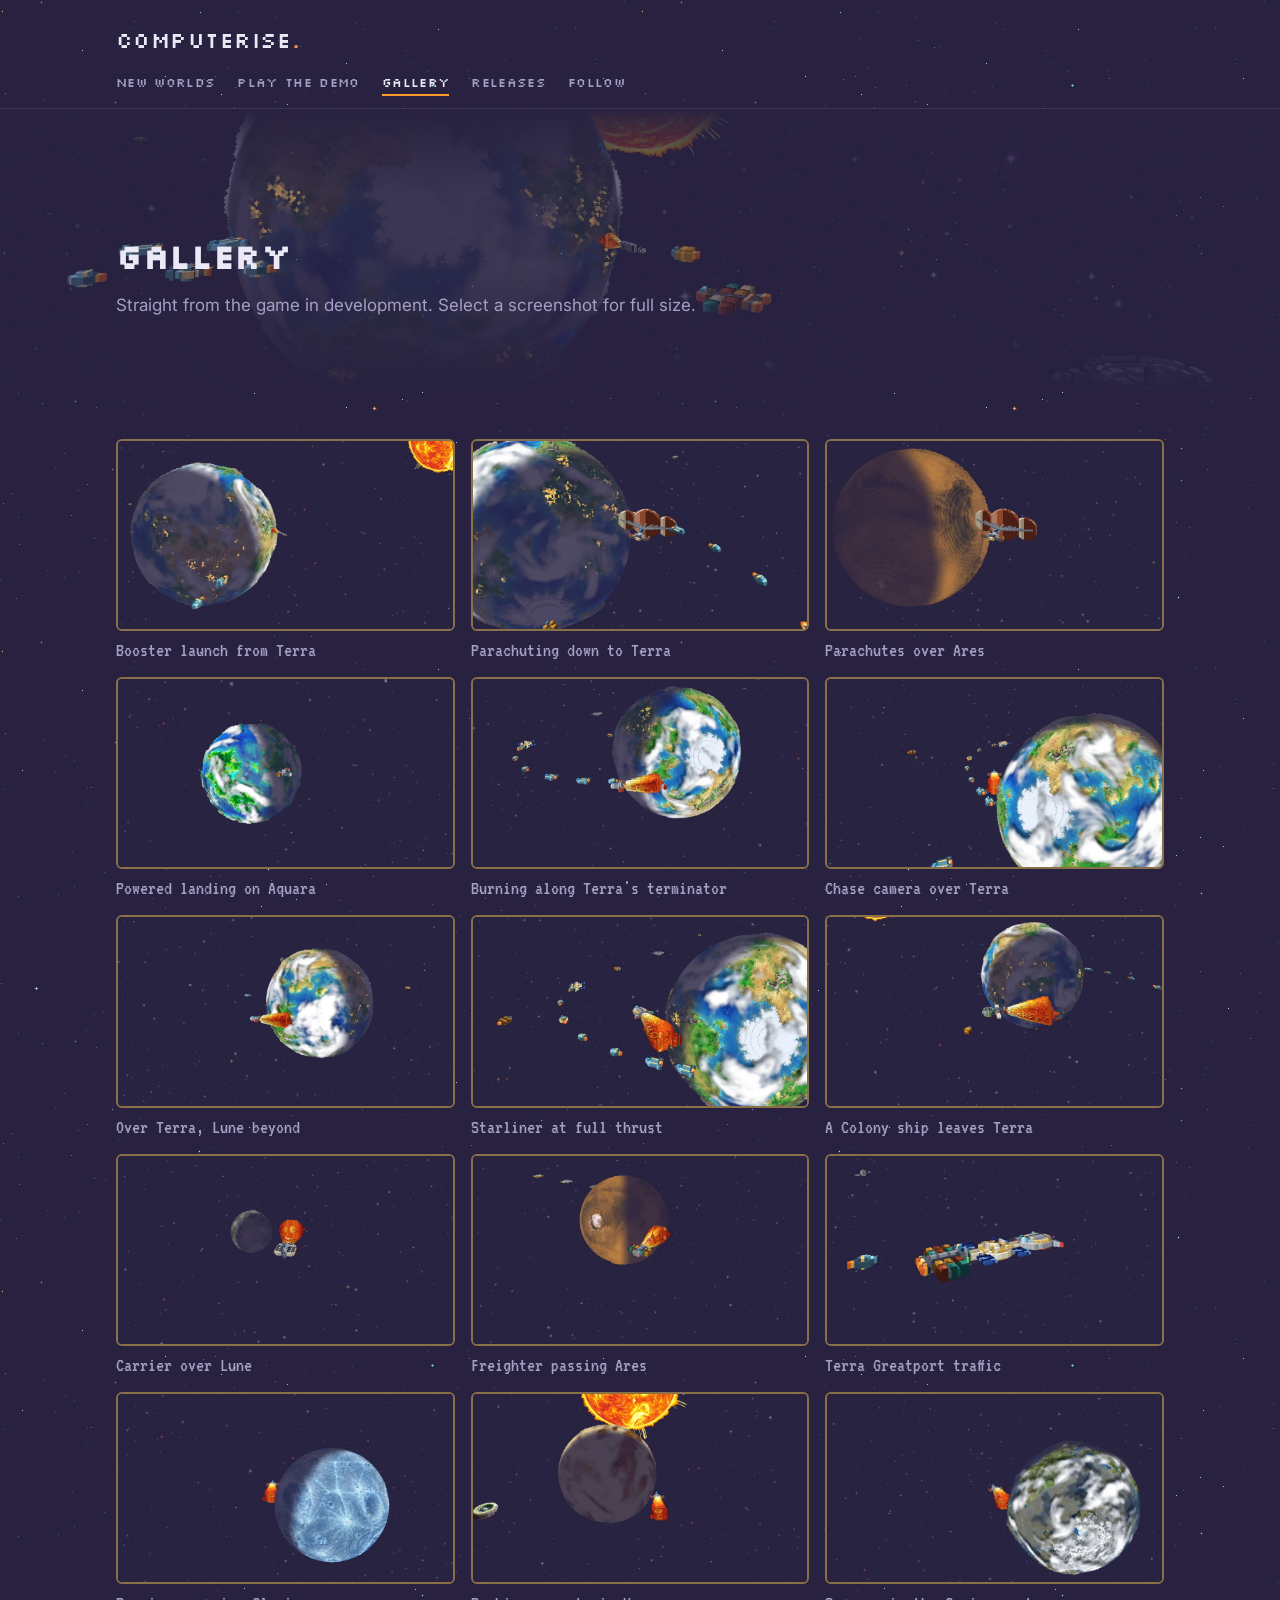
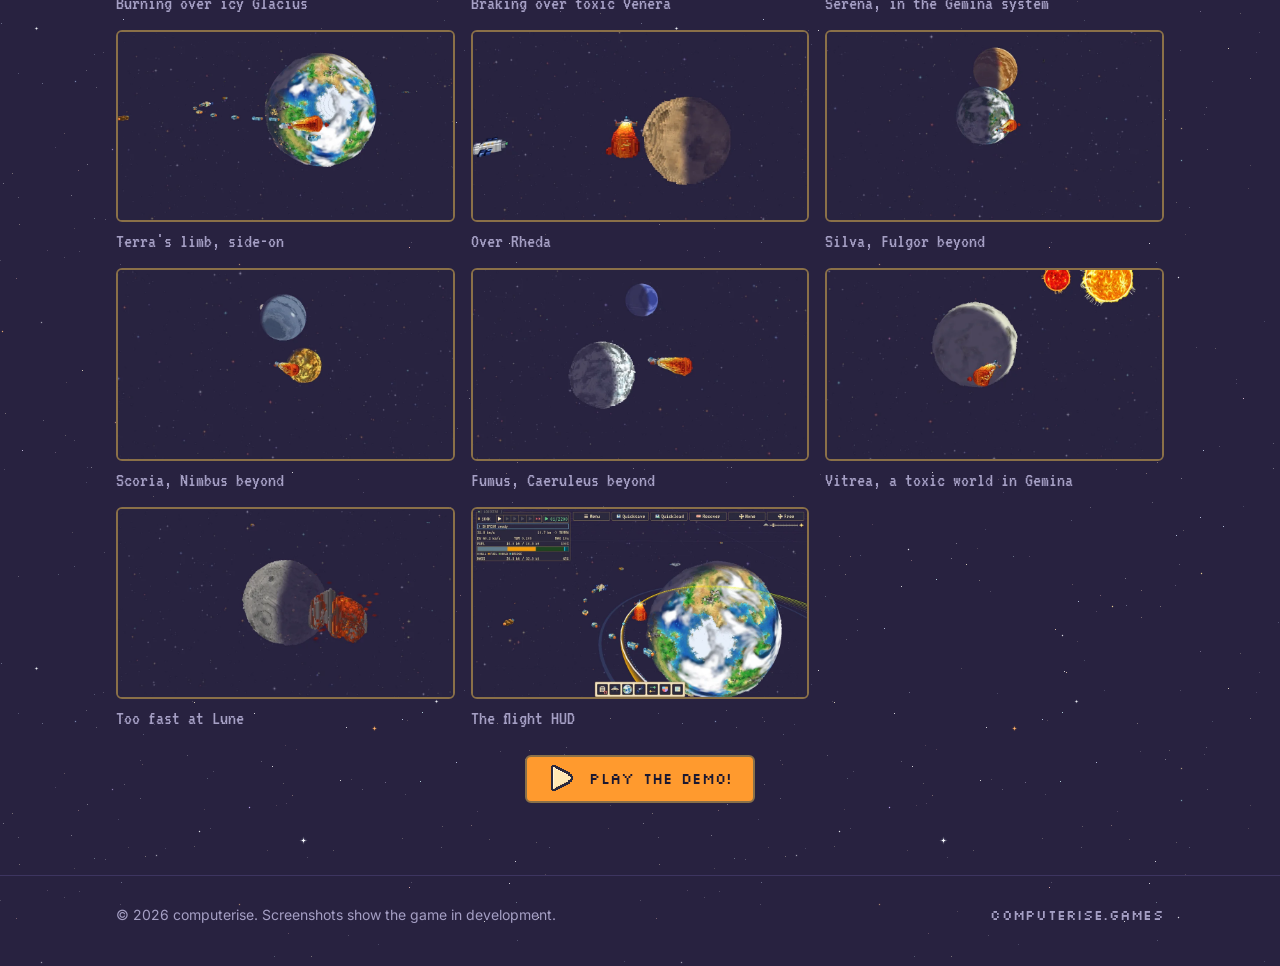
==== gallery.html @ 6685ea40 "style.css?v=7 for the green Buy buttons Co-Authored-By: Claude Opus 5.5 <noreply@anthropic.com>" ====
<!doctype html>
<html lang="en">
<head>
<meta charset="utf-8">
<meta name="viewport" content="width=device-width, initial-scale=1">
<title>New Worlds Gallery</title>
<meta name="description" content="Screenshots of New Worlds: launches, landings, burns and crashes across its solar systems.">
<meta property="og:title" content="New Worlds Gallery">
<meta property="og:image" content="https://computerise.games/img/og.jpg">
<meta name="theme-color" content="#282240">
<link rel="icon" href="img/favicon.png" type="image/png">
<link rel="preconnect" href="https://fonts.googleapis.com">
<link rel="preconnect" href="https://fonts.gstatic.com" crossorigin>
<link href="https://fonts.googleapis.com/css2?family=Inter:wght@400;600&display=swap" rel="stylesheet">
<link rel="stylesheet" href="style.css?v=7">
</head>
<body>
<header>
  <div class="wrap">
    <a class="brand pixel" href="./">computerise<span>.</span></a>
    <nav aria-label="Main">
      <ul class="pixel">
        <li><a href="./#new-worlds">New Worlds</a></li>
        <li><a href="https://playnewworlds.com">Play the Demo</a></li>
        <li><a href="gallery.html" aria-current="page">Gallery</a></li>
        <li><a href="releases.html">Releases</a></li>
        <li><a href="./#follow">Follow</a></li>
      </ul>
    </nav>
  </div>
</header>

<div class="page-hero">
  <img src="img/terra-launch-transit.webp"
       srcset="img/terra-launch-transit-960.webp 960w, img/terra-launch-transit.webp 1920w"
       sizes="100vw" width="1920" height="1080" alt="">
  <div class="wrap">
    <h1 class="pixel">Gallery</h1>
    <p class="lede">Straight from the game in development. Select a screenshot for full size.</p>
  </div>
</div>

<main class="page">
  <div class="wrap">
    <ul class="gallery">
        <li>
          <a href="img/terra-booster-launch.webp">
            <img src="img/terra-booster-launch-960.webp" width="960" height="540" loading="lazy"
                 alt="A rocket lifts off Terra on voxel booster stages, the night side lit by city lights">
          </a>
          <span>Booster launch from Terra</span>
        </li>
        <li>
          <a href="img/terra-parachute-descent.webp">
            <img src="img/terra-parachute-descent-960.webp" width="960" height="540" loading="lazy"
                 alt="A capsule drifts down to Terra&#x27;s night side under voxel parachutes">
          </a>
          <span>Parachuting down to Terra</span>
        </li>
        <li>
          <a href="img/tilt-ares-parachute.webp">
            <img src="img/tilt-ares-parachute-960.webp" width="960" height="540" loading="lazy"
                 alt="A capsule under parachutes over the rusty limb of Ares">
          </a>
          <span>Parachutes over Ares</span>
        </li>
        <li>
          <a href="img/tilt-aquara-descent.webp">
            <img src="img/tilt-aquara-descent-960.webp" width="960" height="540" loading="lazy"
                 alt="A rocket fires its engine to land on the ocean world Aquara">
          </a>
          <span>Powered landing on Aquara</span>
        </li>
        <li>
          <a href="img/terra-dawn-burn.webp">
            <img src="img/terra-dawn-burn-960.webp" width="960" height="540" loading="lazy"
                 alt="A rocket burns along Terra&#x27;s day/night line, cargo ships trailing behind">
          </a>
          <span>Burning along Terra&#x27;s terminator</span>
        </li>
        <li>
          <a href="img/tilt-terra-chase.webp">
            <img src="img/tilt-terra-chase-960.webp" width="960" height="540" loading="lazy"
                 alt="The chase camera behind a burning ship over Terra">
          </a>
          <span>Chase camera over Terra</span>
        </li>
        <li>
          <a href="img/tilt-terra-lune.webp">
            <img src="img/tilt-terra-lune-960.webp" width="960" height="540" loading="lazy"
                 alt="A ship burns over Terra with the moon Lune in the distance">
          </a>
          <span>Over Terra, Lune beyond</span>
        </li>
        <li>
          <a href="img/starliner-over-terra.webp">
            <img src="img/starliner-over-terra-960.webp" width="960" height="540" loading="lazy"
                 alt="A Starliner burns past Terra among a stream of traffic">
          </a>
          <span>Starliner at full thrust</span>
        </li>
        <li>
          <a href="img/colony-ship-departure.webp">
            <img src="img/colony-ship-departure-960.webp" width="960" height="540" loading="lazy"
                 alt="A Colony ship burns away from Terra">
          </a>
          <span>A Colony ship leaves Terra</span>
        </li>
        <li>
          <a href="img/tilt-carrier-lune.webp">
            <img src="img/tilt-carrier-lune-960.webp" width="960" height="540" loading="lazy"
                 alt="A Carrier burns over the grey moon Lune">
          </a>
          <span>Carrier over Lune</span>
        </li>
        <li>
          <a href="img/tilt-freighter-ares.webp">
            <img src="img/tilt-freighter-ares-960.webp" width="960" height="540" loading="lazy"
                 alt="A Freighter burns past the red planet Ares">
          </a>
          <span>Freighter passing Ares</span>
        </li>
        <li>
          <a href="img/tilt-greatport-close.webp">
            <img src="img/tilt-greatport-close-960.webp" width="960" height="540" loading="lazy"
                 alt="A long voxel freighter coasting near Terra Greatport">
          </a>
          <span>Terra Greatport traffic</span>
        </li>
        <li>
          <a href="img/tilt-glacius-burn.webp">
            <img src="img/tilt-glacius-burn-960.webp" width="960" height="540" loading="lazy"
                 alt="A ship burns over the cratered ice moon Glacius">
          </a>
          <span>Burning over icy Glacius</span>
        </li>
        <li>
          <a href="img/venera-toxic-approach.webp">
            <img src="img/venera-toxic-approach-960.webp" width="960" height="540" loading="lazy"
                 alt="A rocket brakes below Venera as the planet crosses a huge, blazing star">
          </a>
          <span>Braking over toxic Venera</span>
        </li>
        <li>
          <a href="img/tilt-serena-chase.webp">
            <img src="img/tilt-serena-chase-960.webp" width="960" height="540" loading="lazy"
                 alt="A ship burns over the cloudy world Serena">
          </a>
          <span>Serena, in the Gemina system</span>
        </li>
        <li>
          <a href="img/tilt-terra-limb.webp">
            <img src="img/tilt-terra-limb-960.webp" width="960" height="540" loading="lazy"
                 alt="Terra seen almost edge-on, its voxel continents stepping over the horizon">
          </a>
          <span>Terra&#x27;s limb, side-on</span>
        </li>
        <li>
          <a href="img/tilt-rheda-limb.webp">
            <img src="img/tilt-rheda-limb-960.webp" width="960" height="540" loading="lazy"
                 alt="A ship burns beside the half-lit voxel world Rheda">
          </a>
          <span>Over Rheda</span>
        </li>
        <li>
          <a href="img/tilt-silva-over-fulgor.webp">
            <img src="img/tilt-silva-over-fulgor-960.webp" width="960" height="540" loading="lazy"
                 alt="A ship burns past the green world Silva with Fulgor behind it">
          </a>
          <span>Silva, Fulgor beyond</span>
        </li>
        <li>
          <a href="img/tilt-scoria-over-nimbus.webp">
            <img src="img/tilt-scoria-over-nimbus-960.webp" width="960" height="540" loading="lazy"
                 alt="A ship burns past the ochre world Scoria with Nimbus above">
          </a>
          <span>Scoria, Nimbus beyond</span>
        </li>
        <li>
          <a href="img/tilt-fumus-caeruleus.webp">
            <img src="img/tilt-fumus-caeruleus-960.webp" width="960" height="540" loading="lazy"
                 alt="A ship burns past the grey moon Fumus with the blue giant Caeruleus beyond">
          </a>
          <span>Fumus, Caeruleus beyond</span>
        </li>
        <li>
          <a href="img/vitrea-toxic-world.webp">
            <img src="img/vitrea-toxic-world-960.webp" width="960" height="540" loading="lazy"
                 alt="A ship burns past the toxic world Vitrea under two suns">
          </a>
          <span>Vitrea, a toxic world in Gemina</span>
        </li>
        <li>
          <a href="img/lune-crash-fireball.webp">
            <img src="img/lune-crash-fireball-960.webp" width="960" height="540" loading="lazy"
                 alt="A voxel fireball blooms where a ship hit Lune">
          </a>
          <span>Too fast at Lune</span>
        </li>
        <li>
          <a href="img/tilt-hud-chase.webp">
            <img src="img/tilt-hud-chase-960.webp" width="960" height="540" loading="lazy"
                 alt="The game screen in flight: ship readouts, trajectory and the panel bar">
          </a>
          <span>The flight HUD</span>
        </li>
    </ul>
    <div class="ctas">
      <a class="btn primary" href="https://playnewworlds.com"><img class="gi" src="img/icons/play.png" width="32" height="32" alt="">Play the Demo!</a>
    </div>
  </div>
</main>

<footer>
  <div class="wrap">
    <span>&copy; 2026 computerise. Screenshots show the game in development.</span>
    <span class="pixel">computerise.games</span>
  </div>
</footer>
</body>
</html>
---- style.css ----
@font-face { font-family: Silkscreen; src: url(fonts/Silkscreen-Regular.ttf) format("truetype"); font-display: swap; }
@font-face { font-family: VT323; src: url(fonts/VT323-Regular.ttf) format("truetype"); font-display: swap; }

/* The game's own palette: the sky, and ui/theme.tres' panels and buttons */
:root {
  --sky: #282240;
  --sky-deep: #1c1830;
  --panel: #312a50;
  --ink: #ece9f7;
  --muted: #a59fc4;
  --line: #3d3560;
  --flame: #ff9a2e;
  --flame-hot: #ffc266;
  --ocean: #3fa3f0;
  --steam: #1b2838;
  --cream: #f2e3c0;
  --cream-ink: #3b3024;
  --cream-muted: #7a6446;
  --edge: #8a7048;
  --well: #2b293d;
  --well-hover: #3d3a54;
}
* { box-sizing: border-box; }
html { background: var(--sky-deep); scroll-behavior: smooth; }
body {
  margin: 0;
  /* Tiled from the game's own star sprites (sky/stars), one art px each */
  background: var(--sky) url(img/starfield.png) repeat;
  image-rendering: auto;
  color: var(--ink);
  font: 400 17px/1.6 Inter, system-ui, sans-serif;
}
a { color: var(--ocean); }
img { max-width: 100%; }
.wrap { max-width: 1080px; margin: 0 auto; padding: 0 16px; }
.pixel { font-family: Silkscreen, monospace; letter-spacing: .02em; }
.sr-only { position: absolute; width: 1px; height: 1px; overflow: hidden; clip: rect(0 0 0 0); }

/* Header: the studio name, with the nav bar beneath it */
header { border-bottom: 1px solid var(--line); }
.brand { display: inline-block; padding: 22px 0 10px; font-size: 22px; color: var(--ink); text-decoration: none; }
.brand span { color: var(--flame); }
nav ul { display: flex; flex-wrap: wrap; gap: 4px 22px; margin: 0; padding: 0 0 14px; list-style: none; }
nav a { color: var(--muted); text-decoration: none; font-size: 13px; padding: 4px 0; border-bottom: 2px solid transparent; }
nav a:hover, nav a:focus-visible, nav a[aria-current="page"] { color: var(--ink); border-bottom-color: var(--flame); }

/* Hero: the trailer, muted and looping (trailer.js) */
.hero { position: relative; }
.hero > img, .hero > video { display: block; width: 100%; height: auto; aspect-ratio: 16 / 9; max-height: 72vh;
                         object-fit: cover; background: var(--sky-deep); }
.hero::after {
  content: ""; position: absolute; inset: 0 0 64px; pointer-events: none;
  background: linear-gradient(to bottom, transparent 50%, var(--sky) 100%);
}
.hero-watch-row { position: relative; z-index: 2; display: flex; justify-content: flex-end;
                  align-items: center; min-height: 64px; padding: 8px 24px; background: var(--sky); }
.hero-watch { cursor: pointer; }
.hero video:fullscreen, .hero video:-webkit-full-screen { width: 100vw; height: 100vh;
  max-height: none; aspect-ratio: auto; object-fit: contain; background: #000; }
/* A phone's hero is short: keep the watch action compact. */
@media (max-width: 640px) {
  .hero::after { bottom: 56px; }
  .hero-watch-row { min-height: 56px; padding: 8px 16px; }
  .hero .hero-watch { padding: 6px 12px; font-size: 12px; }
  .hero .hero-watch .gi { width: 24px; height: 24px; }
}

/* The gallery's header: the landing page's old still behind it, faded into
   the sky top and bottom */
.page-hero { position: relative; }
.page-hero > img { position: absolute; inset: 0; width: 100%; height: 100%; object-fit: cover; opacity: .55; }
.page-hero::after {
  content: ""; position: absolute; inset: 0; pointer-events: none;
  background: linear-gradient(to bottom, var(--sky) 0%, transparent 30%, transparent 55%, var(--sky) 100%);
}
.page-hero .wrap { position: relative; z-index: 1; padding-block: 120px 40px; }

/* The menu's NEW WORLDS title, drawn live (title-logo.js) */
.title { position: relative; z-index: 1; text-align: center; }
.title canvas { display: block; margin: 0 auto; image-rendering: pixelated; max-width: 100%; }

/* Call-to-action buttons */
.ctas { display: flex; flex-wrap: wrap; justify-content: center; gap: 12px; margin: 26px 0 8px; }
.btn {
  display: inline-flex; align-items: center; gap: 10px;
  padding: 12px 20px; border-radius: 6px; border: 2px solid var(--edge);
  font: 400 15px/1.2 Silkscreen, monospace; letter-spacing: .02em;
  color: var(--ink); background: var(--well); text-decoration: none;
  transition: transform .12s ease, background-color .12s ease, border-color .12s ease, box-shadow .12s ease;
}
.btn:hover, .btn:focus-visible { transform: translateY(-2px); background: var(--well-hover); border-color: var(--cream); }
.btn .gi { width: 32px; height: 32px; margin: -6px 0; image-rendering: pixelated; flex: none; }
.btn:focus-visible { outline: 2px solid var(--ocean); outline-offset: 3px; }
.btn.primary { color: var(--sky-deep); background: var(--flame); border-color: var(--edge); }
.btn.primary:hover, .btn.primary:focus-visible {
  background: var(--flame-hot); border-color: var(--flame-hot);
  box-shadow: 0 0 0 4px rgb(255 154 46 / .25), 0 8px 28px rgb(255 154 46 / .35);
}
.btn.steam { background: var(--steam); border-color: #2a475e; }
.btn.steam:hover, .btn.steam:focus-visible { border-color: #66c0f4; }
.btn small { display: block; font: 400 11px/1.2 Inter, system-ui, sans-serif; letter-spacing: 0; opacity: .8; }
.icon { width: 20px; height: 20px; flex: none; background: currentColor;
        -webkit-mask: var(--src) center / contain no-repeat; mask: var(--src) center / contain no-repeat; }

/* The release banner under the title */
.release-banner { position: relative; display: block; margin: 40px 0 0; border: 2px solid var(--edge);
                  border-radius: 8px; overflow: hidden; color: var(--ink); text-decoration: none;
                  background: var(--sky-deep); }
.release-banner img { display: block; width: 100%; height: auto; aspect-ratio: 8 / 3; object-fit: cover; }
.release-banner::after { content: ""; position: absolute; inset: 0; pointer-events: none;
                         background: linear-gradient(to right, rgb(28 24 48 / .92) 0%, rgb(28 24 48 / .6) 40%, transparent 70%); }
.rb-text { position: absolute; inset: 0; z-index: 1; display: flex; flex-direction: column;
           justify-content: center; align-items: flex-start; gap: 10px; padding: 24px 36px; max-width: 60%; }
.rb-head { display: flex; align-items: center; flex-wrap: wrap; gap: 6px 12px; }
.rb-date { font-size: 13px; letter-spacing: .04em; color: #b9b2d6; }
.rb-text .tag { padding: 4px 10px; border-radius: 4px; font-size: 13px; color: var(--sky-deep); background: var(--flame); }
.rb-title { font-size: clamp(30px, 5vw, 56px); line-height: 1; color: var(--flame-hot); text-shadow: 0 3px 0 #7a3b0e; }
.rb-sub { font-size: 18px; line-height: 1.4; max-width: 30ch; }
.release-banner .btn { margin-top: 6px; }
.release-banner:hover .btn, .release-banner:focus-visible .btn { background: var(--well-hover); border-color: var(--cream); }
.release-banner:focus-visible { outline: 2px solid var(--ocean); outline-offset: 3px; }
@media (max-width: 760px) {
  .release-banner img { aspect-ratio: 16 / 9; }
  .release-banner::after { background: linear-gradient(to top, rgb(28 24 48 / .95) 0%, rgb(28 24 48 / .5) 55%, transparent 80%); }
  .rb-text { justify-content: flex-end; max-width: none; padding: 16px; }
  .rb-sub { font-size: 15px; }
  .release-banner .btn { width: auto; }
}

/* Feature rows: a still beside each part of the pitch, sides alternating */
.features { margin: 72px auto; display: grid; gap: 72px; }
.feature { display: grid; grid-template-columns: 1.35fr 1fr; gap: 40px; align-items: center; }
.feature.flip .shot { order: 2; }
/* A cut-out menu panel keeps its own shape and its pixels square */
.feature .shot.menu img { aspect-ratio: auto; image-rendering: pixelated; }
.feature .shot img { display: block; width: 100%; height: auto; aspect-ratio: 16 / 9;
               border: 1px solid var(--line); border-radius: 6px; }
.feature h2, .spread h2 { display: flex; align-items: center; gap: 14px;
                         margin: 0 0 10px; font-size: 22px; line-height: 1.2; color: var(--flame); }
.spread h2 { justify-content: center; }
.hicon { width: 48px; height: 48px; image-rendering: pixelated; flex: none; }
.feature p { margin: 0; }

/* Full-width spreads for the menu panels: text above, the still edge to
   edge, faded into the sky top and bottom like the hero */
.spread { margin: 24px 0 72px; }
.spread .wrap { text-align: center; }
.spread p { margin: 0 auto 8px; max-width: 64ch; }
.wide-shot { position: relative; margin: 0; }
.wide-shot img { display: block; width: 100%; height: auto; aspect-ratio: 16 / 9; }
.wide-shot::after {
  content: ""; position: absolute; inset: 0; pointer-events: none;
  background: linear-gradient(to bottom, var(--sky) 0%, transparent 18%, transparent 82%, var(--sky) 100%);
}
/* Two worlds side by side, each faded like a single spread */
.wide-shot.pair { display: grid; grid-template-columns: 1fr 1fr; }
.wide-shot.pair figure { position: relative; margin: 0; }
.wide-shot.pair img { display: block; width: 100%; height: auto; aspect-ratio: 16 / 9; }
.wide-shot.pair figcaption { position: absolute; left: 50%; bottom: 3%; z-index: 1; transform: translateX(-50%);
                             font-size: 18px; color: var(--ink); text-shadow: 0 2px 0 var(--sky-deep); }
@media (max-width: 760px) { .wide-shot.pair { grid-template-columns: 1fr; } }
.wide-shot.placeholder { display: grid; place-items: center; aspect-ratio: 16 / 9; width: min(640px, calc(100% - 32px));
                         margin: 0 auto; border: 2px dashed var(--line); border-radius: 8px;
                         color: var(--muted); font-size: 14px; text-align: center; padding: 16px; }
.wide-shot.placeholder::after { content: none; }

/* The fleet: hull sprites at one shared scale (2 CSS px per texel), noses up */
.fleet { display: flex; flex-wrap: wrap; align-items: flex-end; gap: 22px; margin: 22px 0 0; padding: 0; list-style: none; }
.fleet li { display: flex; flex-direction: column; align-items: center; gap: 6px;
            font: 400 20px/1 VT323, monospace; color: var(--muted); }
.fleet img { image-rendering: pixelated; }
/* One row on a phone: smaller labels and the spare width shared out, the
   hulls kept at their one scale rather than shrunk to fit. */
@media (max-width: 760px) {
  .fleet { flex-wrap: nowrap; justify-content: space-between; gap: 4px; }
  .fleet li { font-size: 16px; }
}

/* Screenshot gallery */
.gallery-band { padding: 8px 0 64px; }
.gallery-band h2 { display: flex; align-items: center; justify-content: center; gap: 14px;
                   margin: 0 0 24px; font-size: 22px; color: var(--flame); }
.gallery { display: grid; grid-template-columns: repeat(3, 1fr); gap: 16px; margin: 0; padding: 0; list-style: none; }
.gallery a { display: block; border: 2px solid var(--edge); border-radius: 6px; overflow: hidden;
             transition: transform .12s ease, border-color .12s ease; }
.gallery a:hover, .gallery a:focus-visible { transform: translateY(-2px); border-color: var(--cream); }
.gallery img { display: block; width: 100%; height: auto; aspect-ratio: 16 / 9; }
.gallery span { display: block; margin-top: 8px; font: 400 20px/1.1 VT323, monospace; color: var(--muted); }
@media (max-width: 900px) { .gallery { grid-template-columns: repeat(2, 1fr); } }
@media (max-width: 560px) { .gallery { grid-template-columns: 1fr; } }

/* Demo + follow bands */
.band { border-top: 1px solid var(--line); padding: 56px 0; text-align: center; }
.band h2 { margin: 0 0 12px; font-size: 26px; }
.band p { margin: 0 auto 8px; max-width: 64ch; }
.band .muted { color: var(--muted); }
.follow { display: flex; flex-wrap: wrap; justify-content: center; gap: 10px; margin-top: 22px; }
.follow .btn { padding: 10px 16px; font-size: 13px; }

.full-features { display: grid; grid-template-columns: repeat(4, minmax(0, 1fr)); gap: 14px;
                 max-width: 980px; margin: 28px auto 8px; padding: 0; list-style: none; }
.full-features li { display: flex; flex-direction: column; align-items: center; justify-content: space-between;
                    gap: 12px; padding: 20px 12px; border: 2px solid var(--edge);
                    border-radius: 6px; background: var(--cream); color: var(--cream-ink); }
.full-features img { height: 48px; width: auto; max-width: 100%; object-fit: contain;
                     image-rendering: pixelated; flex: none; margin: auto 0; }
.full-features span { font: 400 26px/1 VT323, monospace; text-align: center; }
/* Four across on a phone too: the art and type shrink, the row stays. */
@media (max-width: 760px) {
  .full-features { gap: 6px; }
  .full-features li { padding: 10px 4px; gap: 8px; border-width: 1px; }
  .full-features img { height: 28px; }
  .full-features span { font-size: 15px; }
}

/* The demo's one link, as a box */
.link-box { display: inline-flex; align-items: center; gap: 14px; margin-top: 18px;
            padding: 16px 28px; border: 2px solid var(--edge); border-radius: 6px;
            background: var(--well); color: var(--flame-hot); text-decoration: none;
            font-size: clamp(18px, 4vw, 26px);
            transition: transform .12s ease, background-color .12s ease, border-color .12s ease; }
.link-box .gi { width: 32px; height: 32px; image-rendering: pixelated; }
.link-box:hover, .link-box:focus-visible { transform: translateY(-2px); background: var(--well-hover);
                                           border-color: var(--cream); }
.link-box:focus-visible { outline: 2px solid var(--ocean); outline-offset: 3px; }
@media (max-width: 480px) { .link-box { gap: 10px; padding: 12px 16px; font-size: 16px; } }

/* Releases page */
.release-pair { display: grid; grid-template-columns: 1fr 1fr; gap: 18px; margin-bottom: 18px; }
.release-pair .release { display: flex; flex-direction: column; align-items: flex-start; margin: 0; }
.release-pair .pair-btn { margin-top: auto; align-self: stretch; justify-content: center;
                          min-height: 64px; padding: 12px 20px; font-size: 18px; }
.release-pair p { margin-bottom: 18px; }
@media (max-width: 760px) { .release-pair { grid-template-columns: 1fr; } }
.release-lede { font-weight: 600; }
.release-art { display: block; width: 100%; height: auto; margin: 14px 0 4px; border: 2px solid var(--edge); border-radius: 6px; }
.notes h3 { margin: 18px 0 6px; font-size: 14px; color: var(--cream-muted); }
.notes ul { margin: 0; padding-left: 20px; }
.notes li { margin: 4px 0; }
.page { padding: 48px 0 64px; }
.page h1, .page-hero h1 { font-size: 34px; margin: 0 0 8px; }
.page .lede, .page-hero .lede { color: var(--muted); margin: 0 0 32px; }
.release { border: 2px solid var(--edge); border-radius: 6px; padding: 22px 24px; margin-bottom: 18px;
           background: var(--cream); color: var(--cream-ink); }
.release th { color: var(--cream-muted); }
.release th, .release td { border-bottom-color: #d9c79f; }
.release table { font: 400 22px/1.2 VT323, monospace; }
.release h2 { margin: 0 0 6px; font-size: 20px; }
.release .tag { display: inline-block; margin-left: 8px; padding: 2px 8px; border-radius: 4px; font-size: 12px; vertical-align: middle;
                color: var(--sky-deep); background: var(--flame); }
.release .tag.soon { background: var(--muted); }
/* A patch's card: no banner, so the date sits beside the version instead */
.release.patch { padding: 14px 24px; }
.release.patch h2 { font-size: 16px; }
.release.patch .notes h3 { margin-top: 10px; }
.release .release-date { margin-left: 8px; font-size: 12px; color: var(--cream-muted); vertical-align: middle; white-space: nowrap; }
.release p { margin: 0 0 12px; }
table { width: 100%; border-collapse: collapse; font-size: 15px; }
th, td { text-align: left; padding: 8px 0; border-bottom: 1px solid var(--line); }
th { color: var(--muted); font-weight: 600; }
td:last-child, th:last-child { text-align: right; }

footer { border-top: 1px solid var(--line); padding: 28px 0 40px; color: var(--muted); font-size: 14px; }
footer .wrap { display: flex; flex-wrap: wrap; justify-content: space-between; gap: 8px; }

@media (max-width: 760px) {
  .features { gap: 48px; margin: 48px auto; }
  .feature { grid-template-columns: 1fr; gap: 16px; }
  .feature.flip .shot { order: 0; }
  .btn { width: 100%; justify-content: center; }
  .follow .btn, .hero .hero-watch { width: auto; }
}
@media (prefers-reduced-motion: reduce) {
  html { scroll-behavior: auto; }
  .btn { transition: none; }
  .btn:hover, .btn:focus-visible { transform: none; }
}
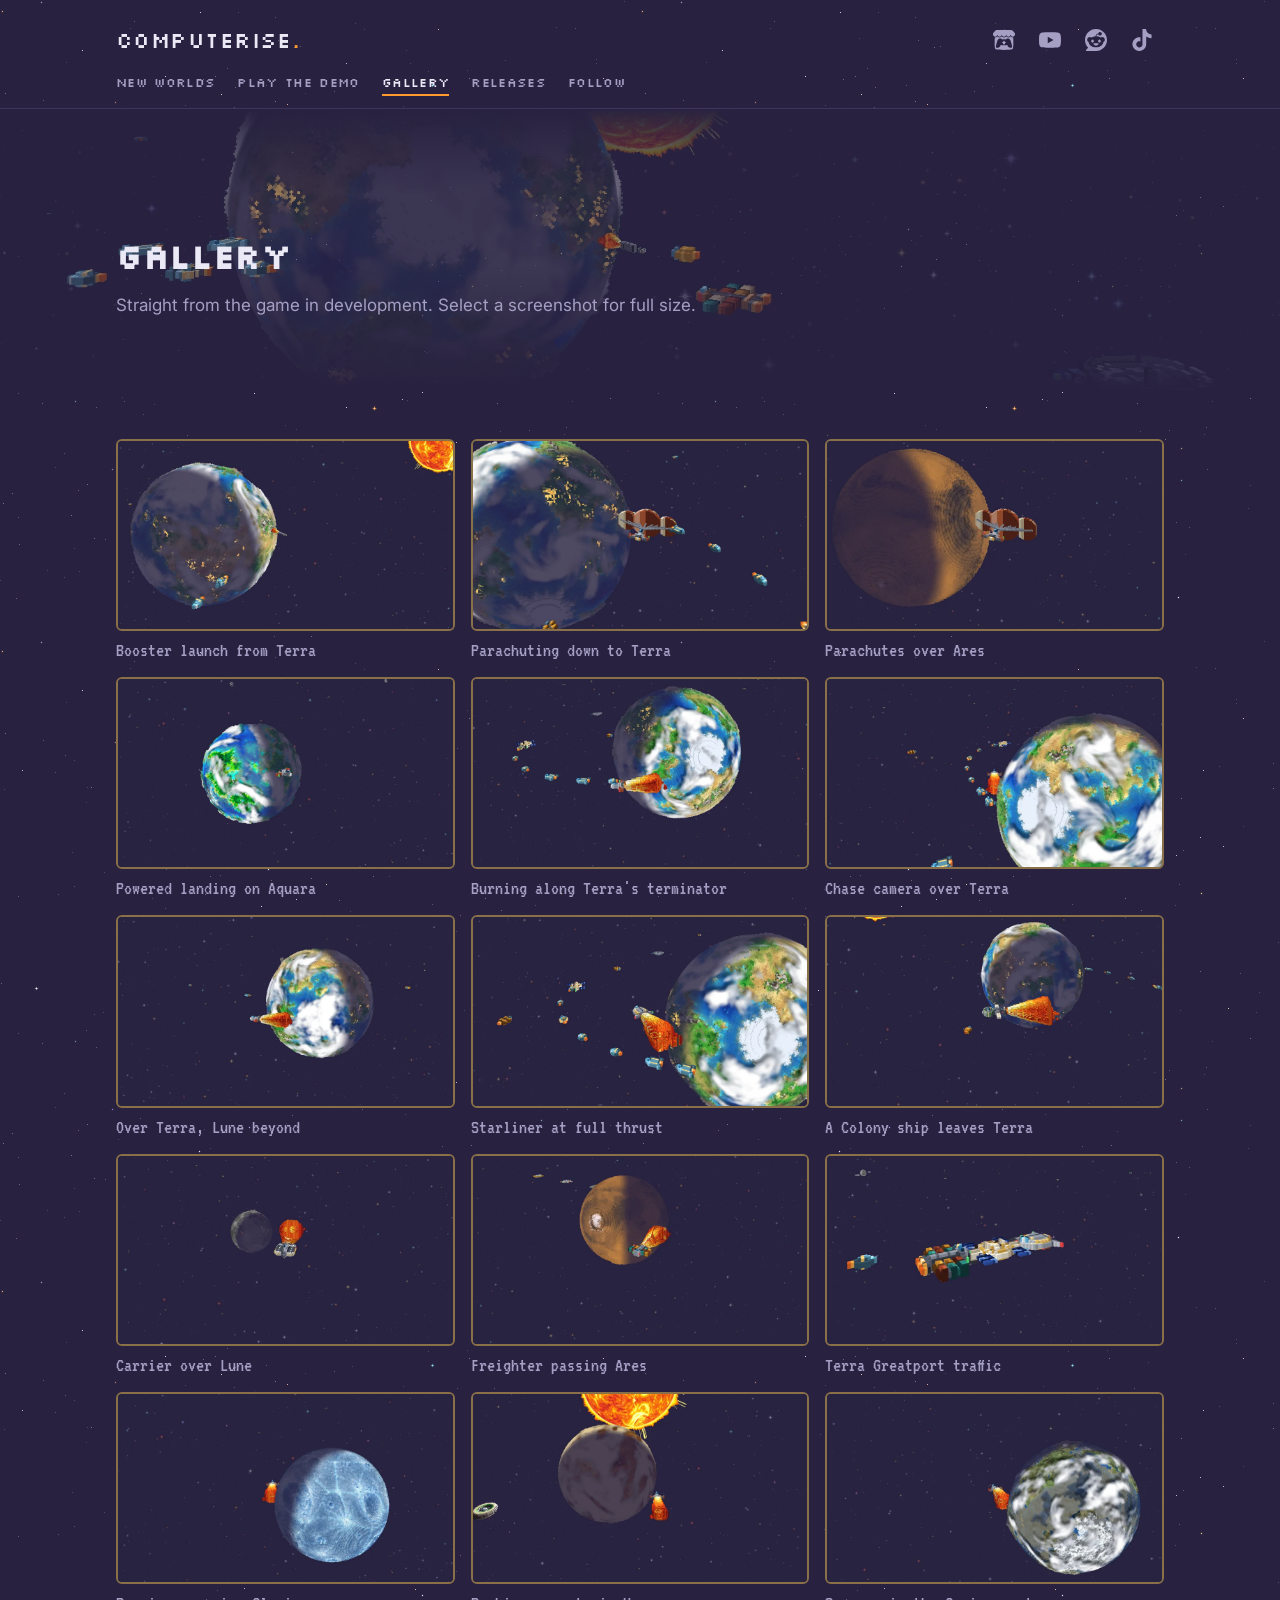
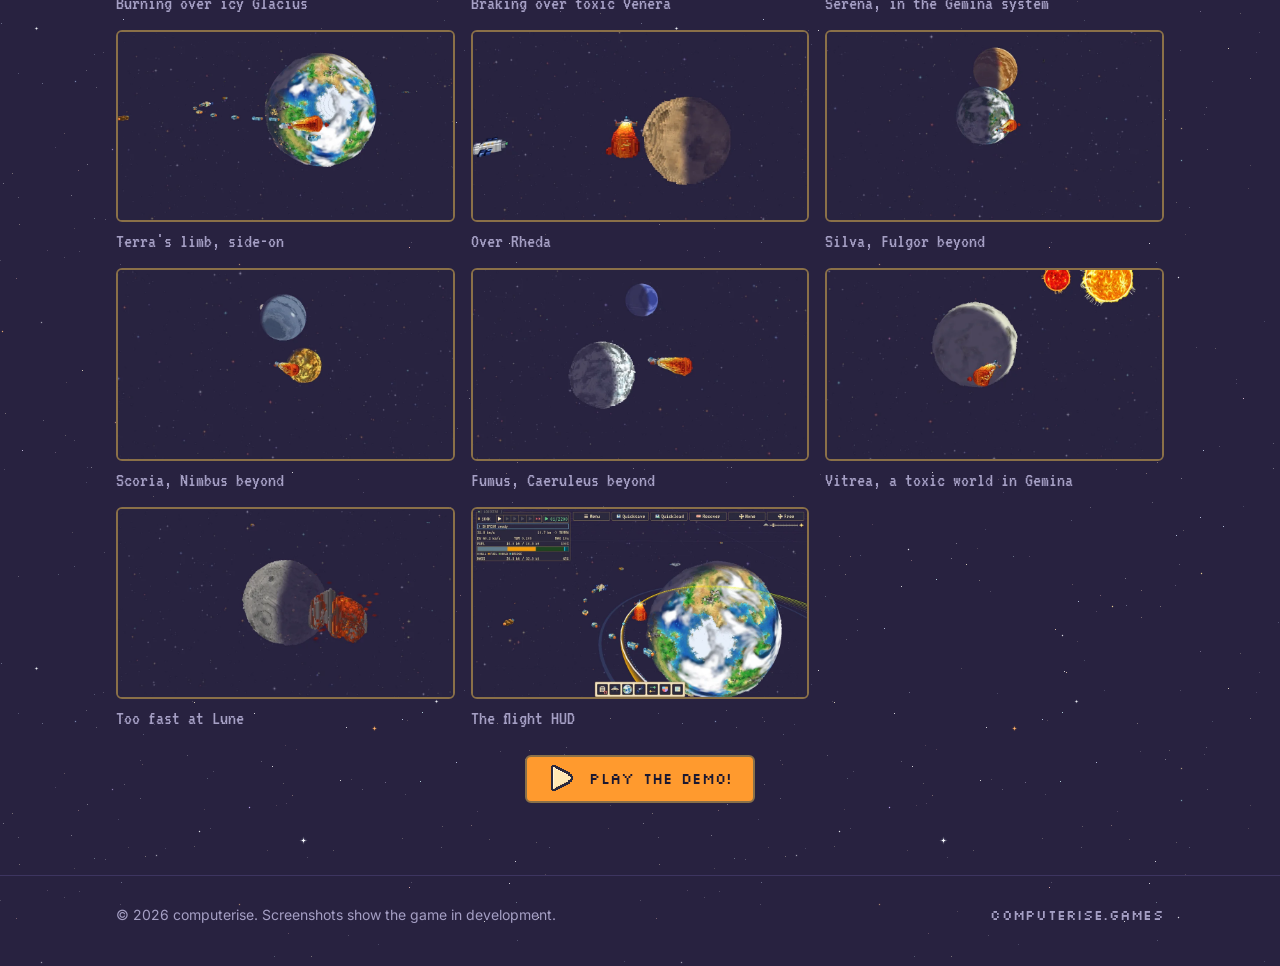
==== commit 1e4f4caa: "Header social icons; Follow links Reddit and the itch.io devlog, hides the rest" ====
--- a/gallery.html
+++ b/gallery.html
@@ -6,18 +6,31 @@
 <title>New Worlds Gallery</title>
 <meta name="description" content="Screenshots of New Worlds: launches, landings, burns and crashes across its solar systems.">
 <meta property="og:title" content="New Worlds Gallery">
-<meta property="og:image" content="https://computerise.games/img/og.jpg">
+<meta property="og:description" content="Screenshots of New Worlds: launches, landings, burns and crashes across its solar systems.">
+<meta property="og:url" content="https://computerise.games/gallery.html">
+<meta property="og:type" content="website">
+<meta name="twitter:card" content="summary_large_image">
+<meta property="og:image" content="https://computerise.games/img/og-card.jpg">
+<meta property="og:image:width" content="1200">
+<meta property="og:image:height" content="630">
+<meta property="og:image:alt" content="New Worlds: Navigate gravity to settle the Last Great Frontier! Free demo in your browser.">
 <meta name="theme-color" content="#282240">
 <link rel="icon" href="img/favicon.png" type="image/png">
 <link rel="preconnect" href="https://fonts.googleapis.com">
 <link rel="preconnect" href="https://fonts.gstatic.com" crossorigin>
 <link href="https://fonts.googleapis.com/css2?family=Inter:wght@400;600&display=swap" rel="stylesheet">
-<link rel="stylesheet" href="style.css?v=7">
+<link rel="stylesheet" href="style.css?v=11">
 </head>
 <body>
 <header>
   <div class="wrap">
     <a class="brand pixel" href="./">computerise<span>.</span></a>
+    <ul class="social" aria-label="computerise elsewhere">
+      <li><a href="https://computerise.itch.io/newworlds/devlog" aria-label="itch.io devlog" title="itch.io devlog"><span class="icon" style="--src: url(img/social/itchdotio.svg)"></span></a></li>
+      <li><a href="https://www.youtube.com/@ComputeriseGames" aria-label="YouTube" title="YouTube"><span class="icon" style="--src: url(img/social/youtube.svg)"></span></a></li>
+      <li><a href="https://www.reddit.com/user/computerise/" aria-label="Reddit" title="Reddit"><span class="icon" style="--src: url(img/social/reddit.svg)"></span></a></li>
+      <li><a href="https://www.tiktok.com/@computerise02" aria-label="TikTok" title="TikTok"><span class="icon" style="--src: url(img/social/tiktok.svg)"></span></a></li>
+    </ul>
     <nav aria-label="Main">
       <ul class="pixel">
         <li><a href="./#new-worlds">New Worlds</a></li>
--- a/style.css
+++ b/style.css
@@ -13,6 +13,9 @@
   --flame-hot: #ffc266;
   --ocean: #3fa3f0;
   --steam: #1b2838;
+  --accept: #68d188;
+  --accept-edge: #32824f;
+  --accept-ink: #173d25;
   --cream: #f2e3c0;
   --cream-ink: #3b3024;
   --cream-muted: #7a6446;
@@ -38,6 +41,12 @@
 
 /* Header: the studio name, with the nav bar beneath it */
 header { border-bottom: 1px solid var(--line); }
+header .wrap { display: grid; grid-template-columns: minmax(0, 1fr) auto; align-items: center; column-gap: 12px; }
+header nav { grid-column: 1 / -1; }
+.social { display: flex; gap: 2px; margin: 0; padding: 12px 0 0; list-style: none; }
+.social a { display: grid; place-items: center; width: 44px; height: 44px; border-radius: 6px; color: var(--muted); }
+.social a:hover, .social a:focus-visible { color: var(--ink); background: var(--well); }
+.social .icon { width: 22px; height: 22px; }
 .brand { display: inline-block; padding: 22px 0 10px; font-size: 22px; color: var(--ink); text-decoration: none; }
 .brand span { color: var(--flame); }
 nav ul { display: flex; flex-wrap: wrap; gap: 4px 22px; margin: 0; padding: 0 0 14px; list-style: none; }
@@ -55,6 +64,13 @@
 .hero-watch-row { position: relative; z-index: 2; display: flex; justify-content: flex-end;
                   align-items: center; min-height: 64px; padding: 8px 24px; background: var(--sky); }
 .hero-watch { cursor: pointer; }
+.trailer-dialog { width: min(1280px, calc(100vw - 32px)); max-width: none; padding: 0; border: 0;
+                  background: #000; overflow: visible; }
+.trailer-dialog::backdrop { background: rgba(8, 6, 18, .88); }
+.trailer-frame { aspect-ratio: 16 / 9; }
+.trailer-frame iframe { display: block; width: 100%; height: 100%; border: 0; }
+.trailer-close { position: absolute; top: -56px; right: 0; min-width: 48px; min-height: 48px;
+                 justify-content: center; cursor: pointer; }
 .hero video:fullscreen, .hero video:-webkit-full-screen { width: 100vw; height: 100vh;
   max-height: none; aspect-ratio: auto; object-fit: contain; background: #000; }
 /* A phone's hero is short: keep the watch action compact. */
@@ -98,6 +114,12 @@
 }
 .btn.steam { background: var(--steam); border-color: #2a475e; }
 .btn.steam:hover, .btn.steam:focus-visible { border-color: #66c0f4; }
+/* Not a link yet - a label until the store page exists, as the game greys its own out. */
+.btn.soon, .btn.soon:hover { opacity: .55; cursor: default; border-color: #2a475e; transform: none; box-shadow: none; }
+/* The game's green PrimaryButton (ui/theme.tres), its accept/go style. */
+.btn.accept { color: var(--accept-ink); background: var(--accept); border-color: var(--accept-edge); }
+.btn.accept:hover, .btn.accept:focus-visible { color: #0f2e1a; background: #82e5a0; border-color: #449e65; }
+.btn.accept:active { background: #53ad71; border-color: var(--accept-edge); }
 .btn small { display: block; font: 400 11px/1.2 Inter, system-ui, sans-serif; letter-spacing: 0; opacity: .8; }
 .icon { width: 20px; height: 20px; flex: none; background: currentColor;
         -webkit-mask: var(--src) center / contain no-repeat; mask: var(--src) center / contain no-repeat; }
@@ -139,6 +161,8 @@
                          margin: 0 0 10px; font-size: 22px; line-height: 1.2; color: var(--flame); }
 .spread h2 { justify-content: center; }
 .hicon { width: 48px; height: 48px; image-rendering: pixelated; flex: none; }
+/* A 3D render, not pixel art: scaled smoothly. */
+.hicon.render { image-rendering: auto; }
 .feature p { margin: 0; }
 
 /* Full-width spreads for the menu panels: text above, the still edge to
@@ -230,6 +254,7 @@
 .release-pair .release { display: flex; flex-direction: column; align-items: flex-start; margin: 0; }
 .release-pair .pair-btn { margin-top: auto; align-self: stretch; justify-content: center;
                           min-height: 64px; padding: 12px 20px; font-size: 18px; }
+.release-pair .pair-btn + .pair-btn { margin-top: 10px; }
 .release-pair p { margin-bottom: 18px; }
 @media (max-width: 760px) { .release-pair { grid-template-columns: 1fr; } }
 .release-lede { font-weight: 600; }
@@ -275,3 +300,9 @@
   .btn { transition: none; }
   .btn:hover, .btn:focus-visible { transform: none; }
 }
+
+/* The header's social icons beside the brand on the narrowest phones. */
+@media (max-width: 420px) {
+  .brand { font-size: 18px; }
+  .social a { width: 40px; }
+}
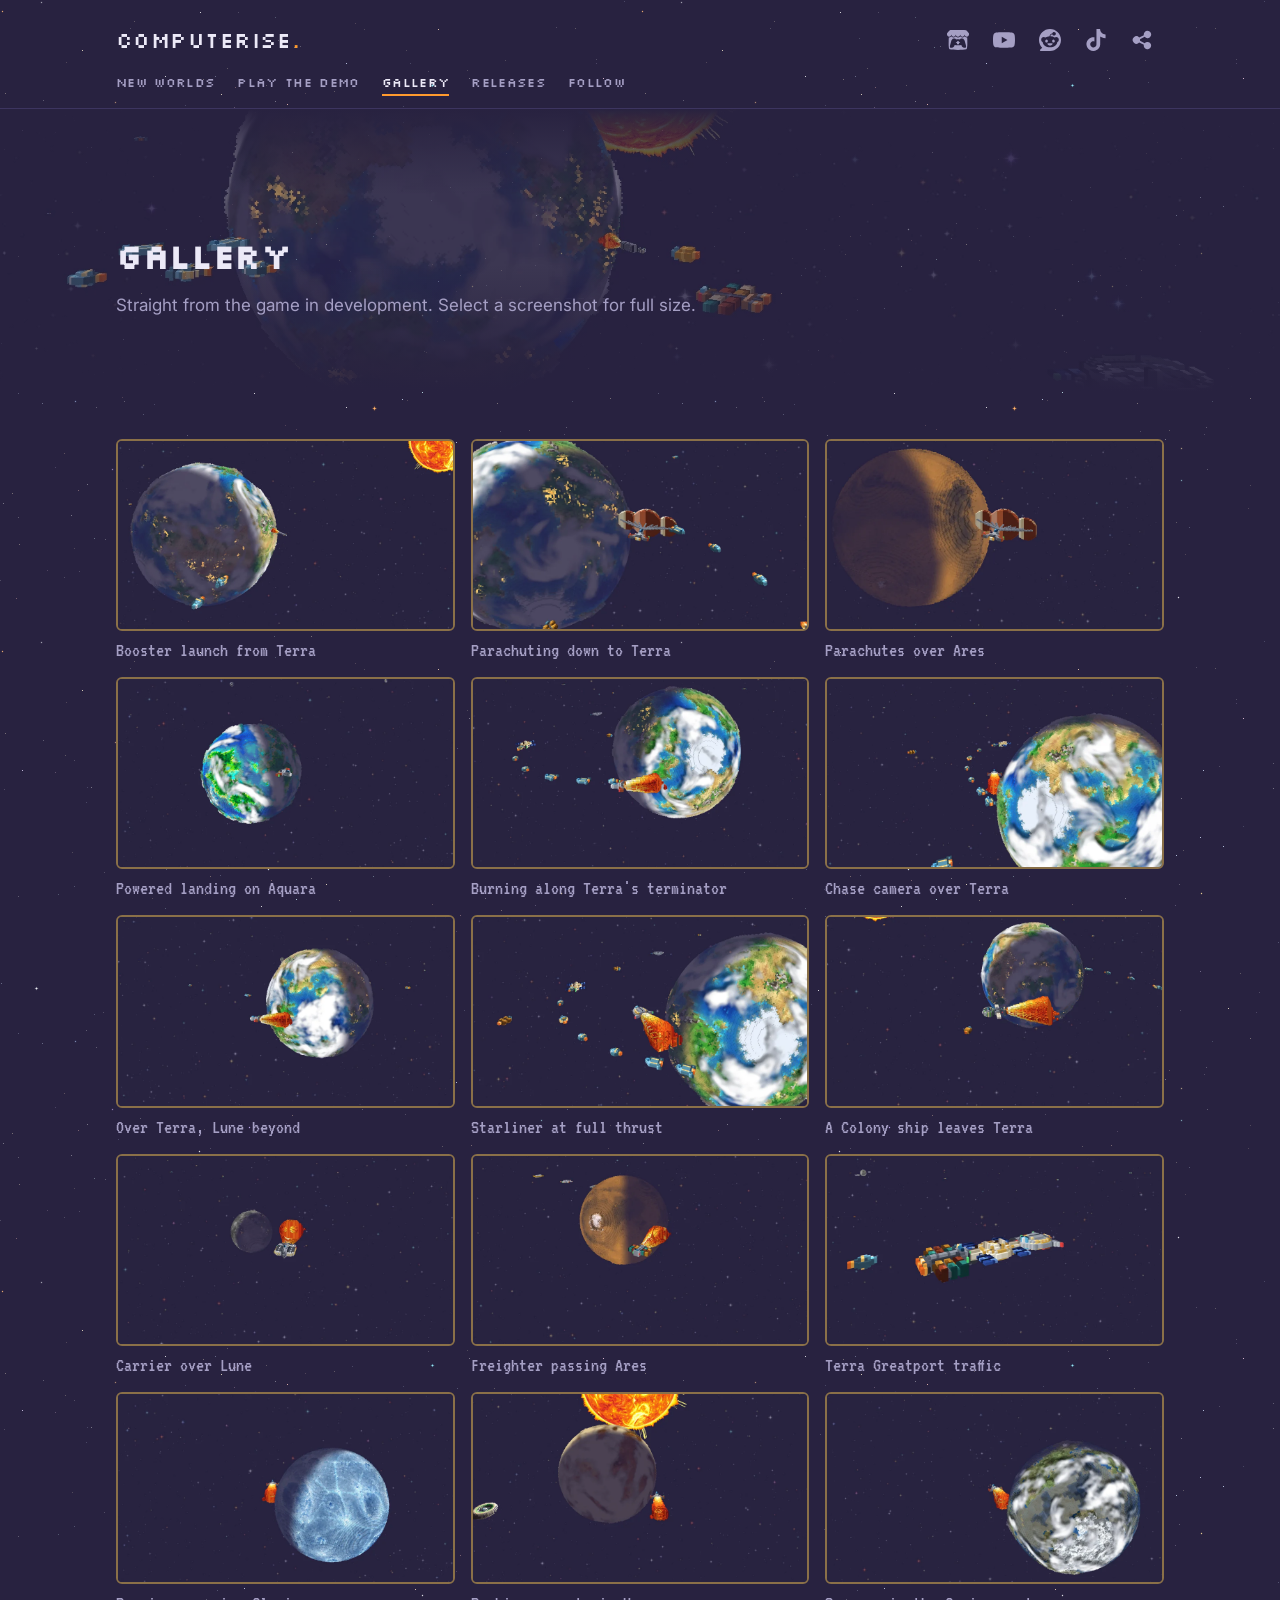
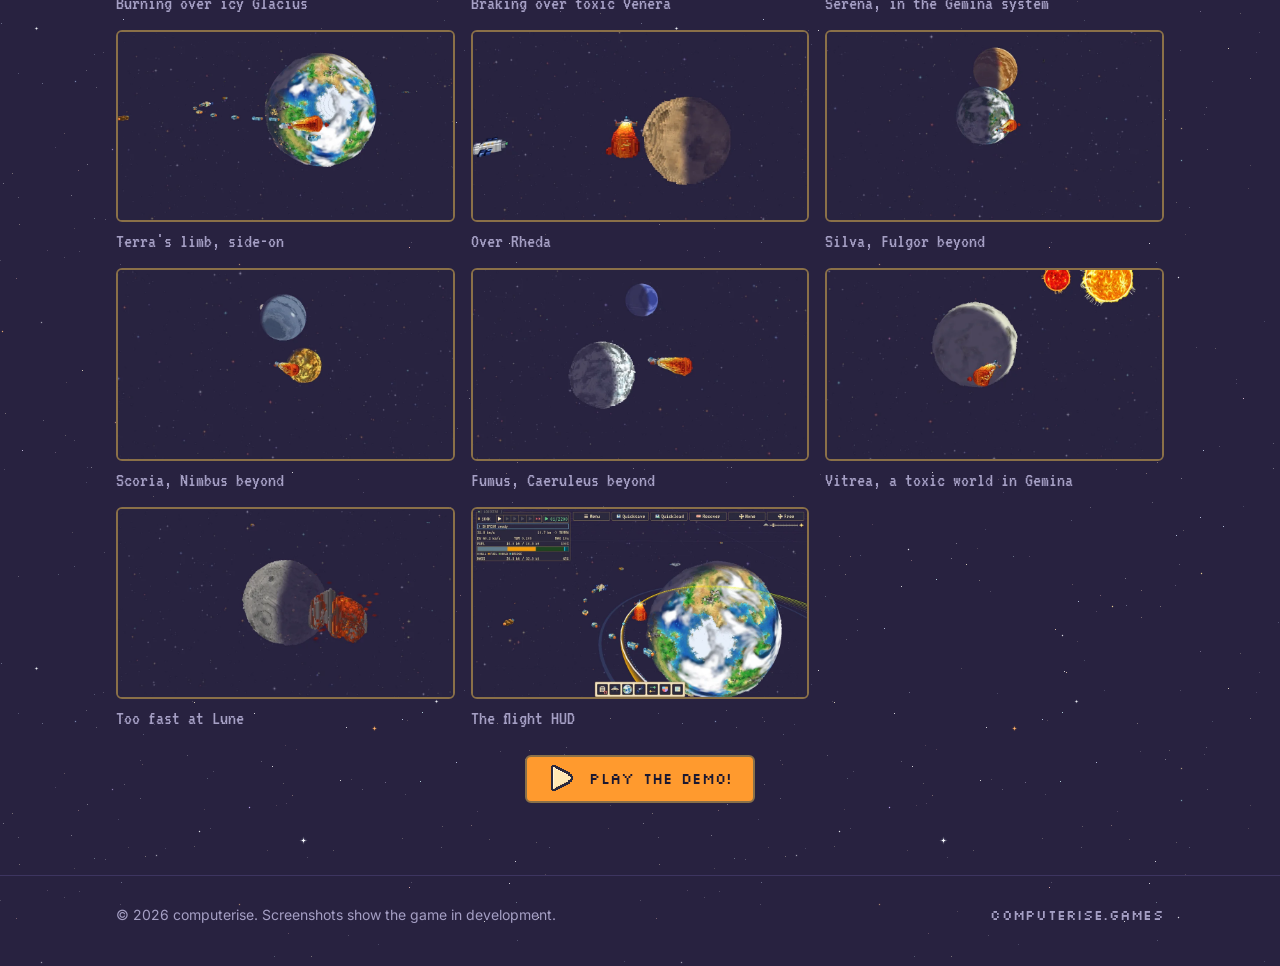
==== commit 42dec644: "Header: a Share button after the social icons" ====
--- a/gallery.html
+++ b/gallery.html
@@ -19,7 +19,7 @@
 <link rel="preconnect" href="https://fonts.googleapis.com">
 <link rel="preconnect" href="https://fonts.gstatic.com" crossorigin>
 <link href="https://fonts.googleapis.com/css2?family=Inter:wght@400;600&display=swap" rel="stylesheet">
-<link rel="stylesheet" href="style.css?v=11">
+<link rel="stylesheet" href="style.css?v=12">
 </head>
 <body>
 <header>
@@ -30,6 +30,7 @@
       <li><a href="https://www.youtube.com/@ComputeriseGames" aria-label="YouTube" title="YouTube"><span class="icon" style="--src: url(img/social/youtube.svg)"></span></a></li>
       <li><a href="https://www.reddit.com/user/computerise/" aria-label="Reddit" title="Reddit"><span class="icon" style="--src: url(img/social/reddit.svg)"></span></a></li>
       <li><a href="https://www.tiktok.com/@computerise02" aria-label="TikTok" title="TikTok"><span class="icon" style="--src: url(img/social/tiktok.svg)"></span></a></li>
+      <li><button type="button" id="share" aria-label="Share this page" title="Share"><span class="icon" style="--src: url(img/social/share.svg)"></span></button></li>
     </ul>
     <nav aria-label="Main">
       <ul class="pixel">
@@ -230,5 +231,6 @@
     <span class="pixel">computerise.games</span>
   </div>
 </footer>
+<script src="share.js"></script>
 </body>
 </html>
--- a/style.css
+++ b/style.css
@@ -44,9 +44,13 @@
 header .wrap { display: grid; grid-template-columns: minmax(0, 1fr) auto; align-items: center; column-gap: 12px; }
 header nav { grid-column: 1 / -1; }
 .social { display: flex; gap: 2px; margin: 0; padding: 12px 0 0; list-style: none; }
-.social a { display: grid; place-items: center; width: 44px; height: 44px; border-radius: 6px; color: var(--muted); }
-.social a:hover, .social a:focus-visible { color: var(--ink); background: var(--well); }
+.social a, .social button { display: grid; place-items: center; width: 44px; height: 44px; border-radius: 6px; color: var(--muted);
+                              position: relative; padding: 0; border: 0; background: none; cursor: pointer; font: inherit; }
+.social a:hover, .social a:focus-visible, .social button:hover, .social button:focus-visible { color: var(--ink); background: var(--well); }
 .social .icon { width: 22px; height: 22px; }
+.social button[data-said]::after { content: attr(data-said); position: absolute; top: 100%; right: 0; margin-top: 6px; z-index: 5;
+                                  white-space: nowrap; padding: 6px 10px; border-radius: 4px; font-size: 13px;
+                                  color: var(--ink); background: var(--well); border: 1px solid var(--line); }
 .brand { display: inline-block; padding: 22px 0 10px; font-size: 22px; color: var(--ink); text-decoration: none; }
 .brand span { color: var(--flame); }
 nav ul { display: flex; flex-wrap: wrap; gap: 4px 22px; margin: 0; padding: 0 0 14px; list-style: none; }
@@ -303,6 +307,6 @@
 
 /* The header's social icons beside the brand on the narrowest phones. */
 @media (max-width: 420px) {
-  .brand { font-size: 18px; }
-  .social a { width: 40px; }
-}
+  .brand { font-size: 15px; }
+  .social a, .social button { width: 36px; }
+}
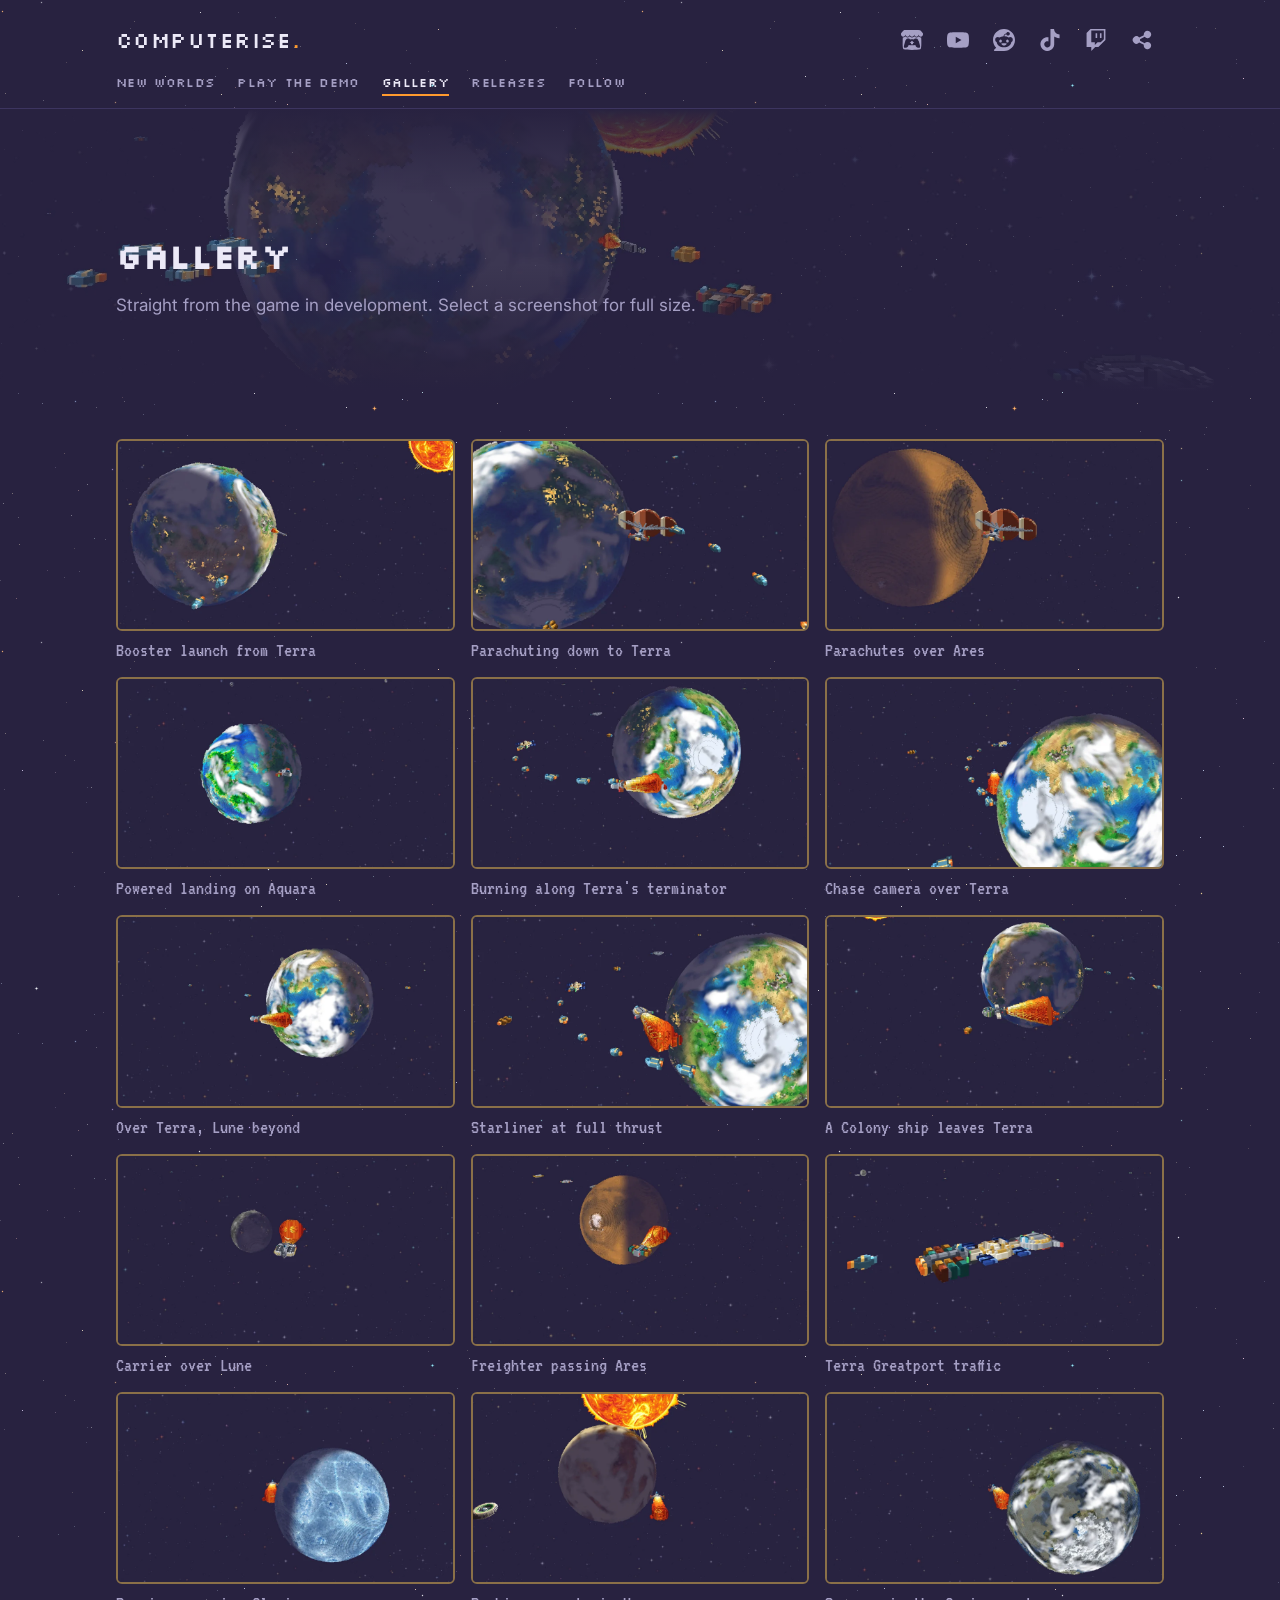
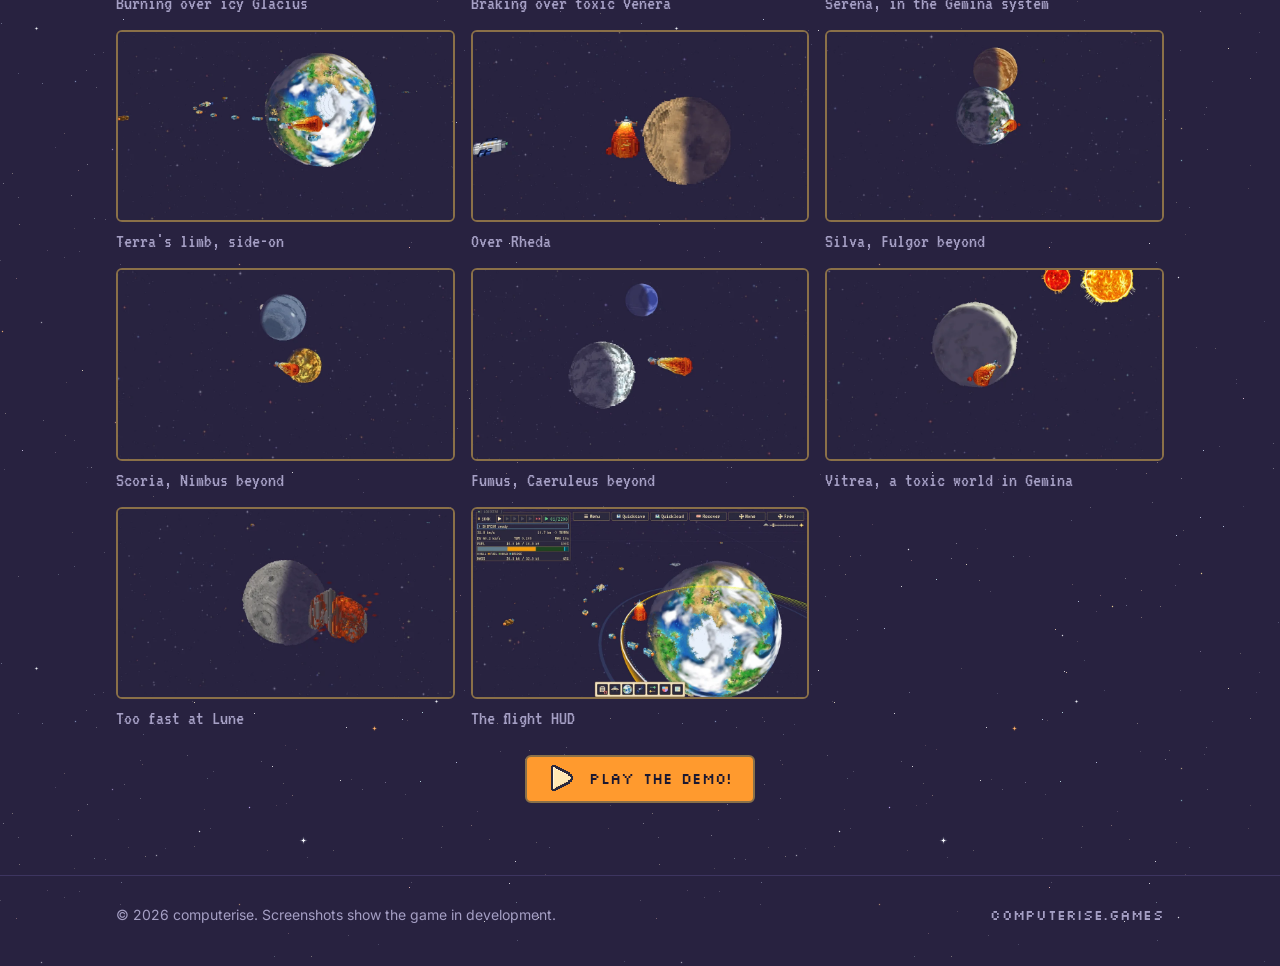
==== commit 4714a822: "Twitch in the header icons and the Follow section" ====
--- a/gallery.html
+++ b/gallery.html
@@ -19,7 +19,7 @@
 <link rel="preconnect" href="https://fonts.googleapis.com">
 <link rel="preconnect" href="https://fonts.gstatic.com" crossorigin>
 <link href="https://fonts.googleapis.com/css2?family=Inter:wght@400;600&display=swap" rel="stylesheet">
-<link rel="stylesheet" href="style.css?v=12">
+<link rel="stylesheet" href="style.css?v=13">
 </head>
 <body>
 <header>
@@ -30,6 +30,7 @@
       <li><a href="https://www.youtube.com/@ComputeriseGames" aria-label="YouTube" title="YouTube"><span class="icon" style="--src: url(img/social/youtube.svg)"></span></a></li>
       <li><a href="https://www.reddit.com/user/computerise/" aria-label="Reddit" title="Reddit"><span class="icon" style="--src: url(img/social/reddit.svg)"></span></a></li>
       <li><a href="https://www.tiktok.com/@computerise02" aria-label="TikTok" title="TikTok"><span class="icon" style="--src: url(img/social/tiktok.svg)"></span></a></li>
+      <li><a href="https://www.twitch.tv/computerisegames" aria-label="Twitch" title="Twitch"><span class="icon" style="--src: url(img/social/twitch.svg)"></span></a></li>
       <li><button type="button" id="share" aria-label="Share this page" title="Share"><span class="icon" style="--src: url(img/social/share.svg)"></span></button></li>
     </ul>
     <nav aria-label="Main">
--- a/style.css
+++ b/style.css
@@ -307,6 +307,6 @@
 
 /* The header's social icons beside the brand on the narrowest phones. */
 @media (max-width: 420px) {
-  .brand { font-size: 15px; }
-  .social a, .social button { width: 36px; }
-}
+  .brand { font-size: 14px; }
+  .social a, .social button { width: 32px; }
+}
